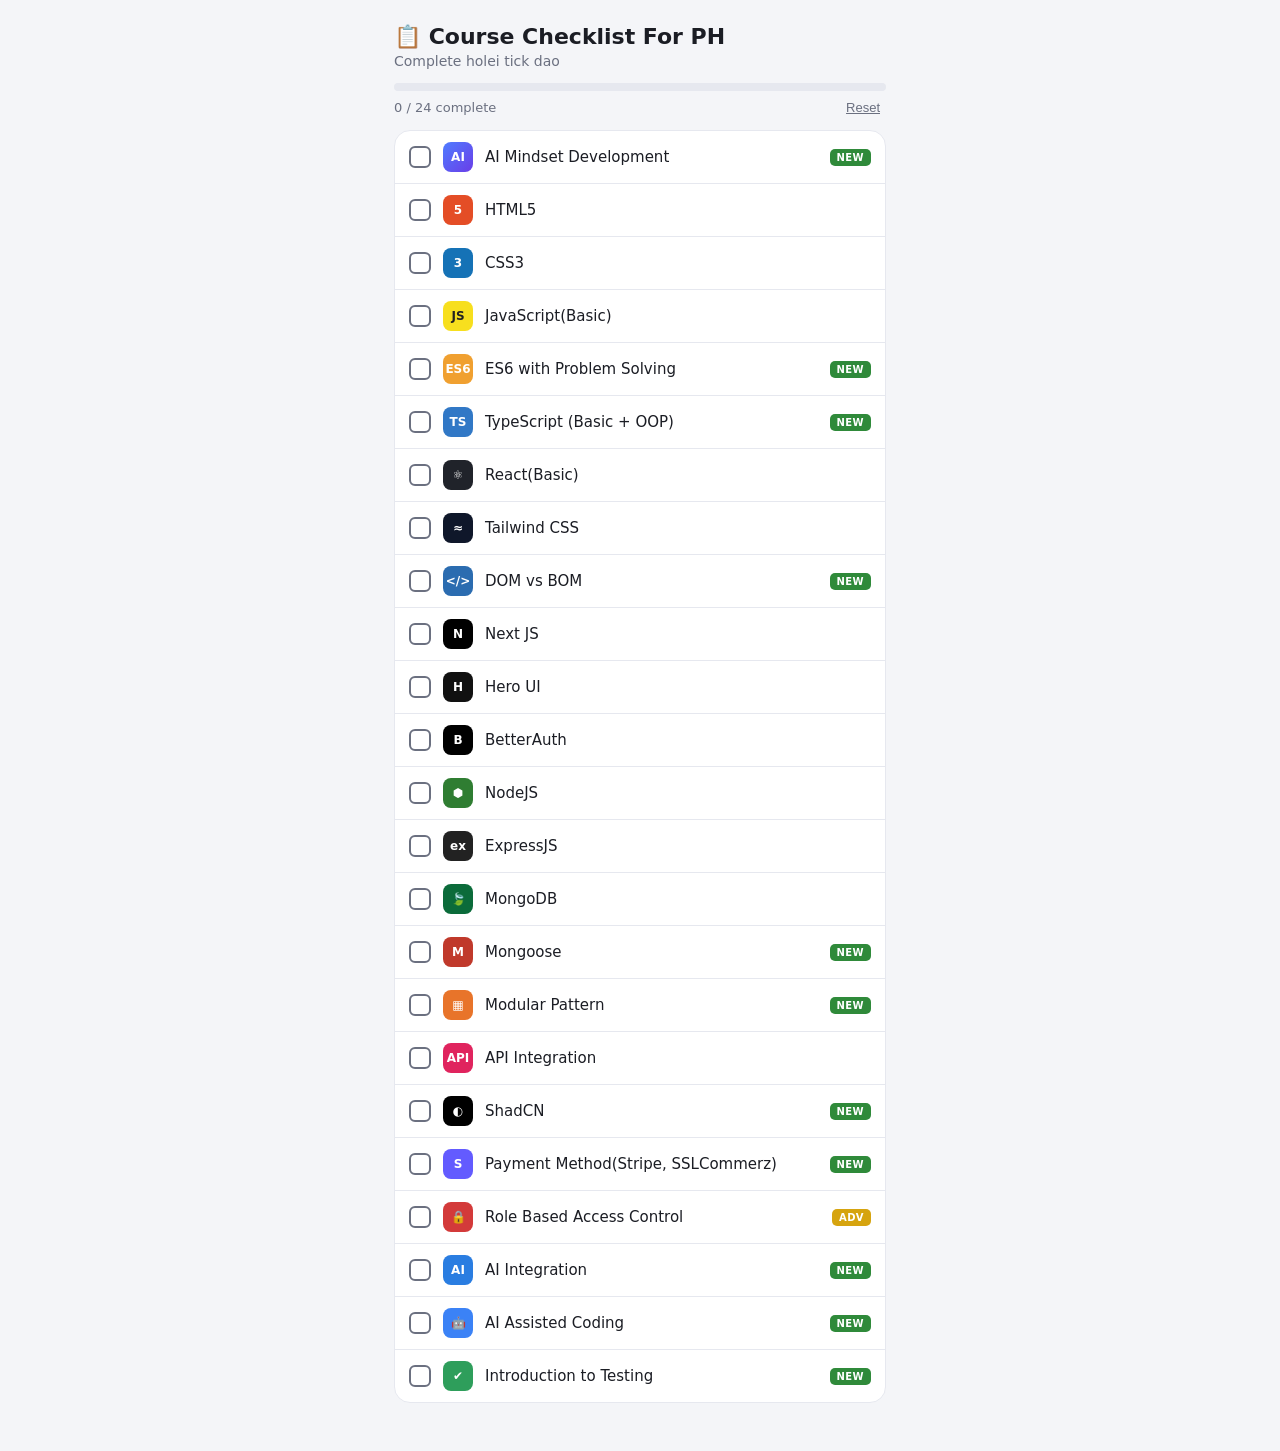
==== index.html @ f6b116ba "first commit" ====
<!DOCTYPE html>
<html lang="bn">
<head>
  <meta charset="UTF-8" />
  <meta name="viewport" content="width=device-width, initial-scale=1.0" />
  <meta name="description" content="Course checklist - tick off topics as you complete them." />
  <title>Programming Hero</title>
  <link rel="icon" href="data:image/svg+xml,<svg xmlns='http://www.w3.org/2000/svg' viewBox='0 0 100 100'><text y='.9em' font-size='90'>📋</text></svg>" />
  <link rel="stylesheet" href="style.css" />
</head>
<body>
  <main class="wrap">
    <h1>📋 Course Checklist For PH</h1>
    <p class="sub">Complete holei tick dao</p>

    <div class="bar"><div id="bar"></div></div>
    <div class="meta">
      <span id="count"></span>
      <button id="reset" type="button">Reset</button>
    </div>

    <div id="list" class="list"></div>
  </main>

  <script src="script.js"></script>
</body>
</html>
---- style.css ----
:root {
  --bg: #f4f5f8;
  --card: #ffffff;
  --text: #1b1d24;
  --muted: #6b7080;
  --border: #e6e8ef;
  --ok: #16a34a;
  --hover: #f8f9fc;
}

@media (prefers-color-scheme: dark) {
  :root {
    --bg: #12141a;
    --card: #1b1e27;
    --text: #eceef4;
    --muted: #9aa0b2;
    --border: #2a2e3a;
    --hover: #222632;
  }
}

* { box-sizing: border-box; }

body {
  margin: 0;
  background: var(--bg);
  color: var(--text);
  font-family: system-ui, -apple-system, "Segoe UI", Roboto, sans-serif;
}

.wrap { max-width: 520px; margin: 0 auto; padding: 24px 14px 48px; }
h1 { font-size: 22px; margin: 0 0 4px; }
.sub { color: var(--muted); font-size: 14px; margin: 0 0 14px; }

.bar { height: 8px; background: var(--border); border-radius: 99px; overflow: hidden; margin-bottom: 8px; }
#bar { height: 100%; width: 0; background: var(--ok); transition: width .3s ease; }

.meta { display: flex; justify-content: space-between; align-items: center; font-size: 13px; color: var(--muted); margin-bottom: 14px; }
#reset { background: none; border: 0; color: var(--muted); font-size: 13px; cursor: pointer; text-decoration: underline; }
#reset:hover { color: var(--text); }

.list { background: var(--card); border: 1px solid var(--border); border-radius: 16px; overflow: hidden; }

.row {
  display: flex; align-items: center; gap: 12px;
  padding: 11px 14px; border-bottom: 1px solid var(--border);
  cursor: pointer; user-select: none;
}
.row:last-child { border-bottom: 0; }
.row:hover { background: var(--hover); }

.chk {
  width: 22px; height: 22px; flex: none;
  border: 2px solid var(--muted); border-radius: 6px;
  display: flex; align-items: center; justify-content: center;
  color: #fff; font-size: 14px; font-weight: 700;
}
.row.done .chk { background: var(--ok); border-color: var(--ok); }

.ic {
  width: 30px; height: 30px; flex: none; border-radius: 8px;
  display: flex; align-items: center; justify-content: center;
  font-size: 12px; font-weight: 800; color: #fff;
}

.name { flex: 1; font-size: 15px; font-weight: 500; }
.row.done .name { text-decoration: line-through; color: var(--muted); }

.tag { font-size: 10px; font-weight: 800; color: #fff; padding: 3px 7px; border-radius: 5px; letter-spacing: .4px; }
.tag.NEW { background: #2f8a3a; }
.tag.ADV { background: #d6a40f; }
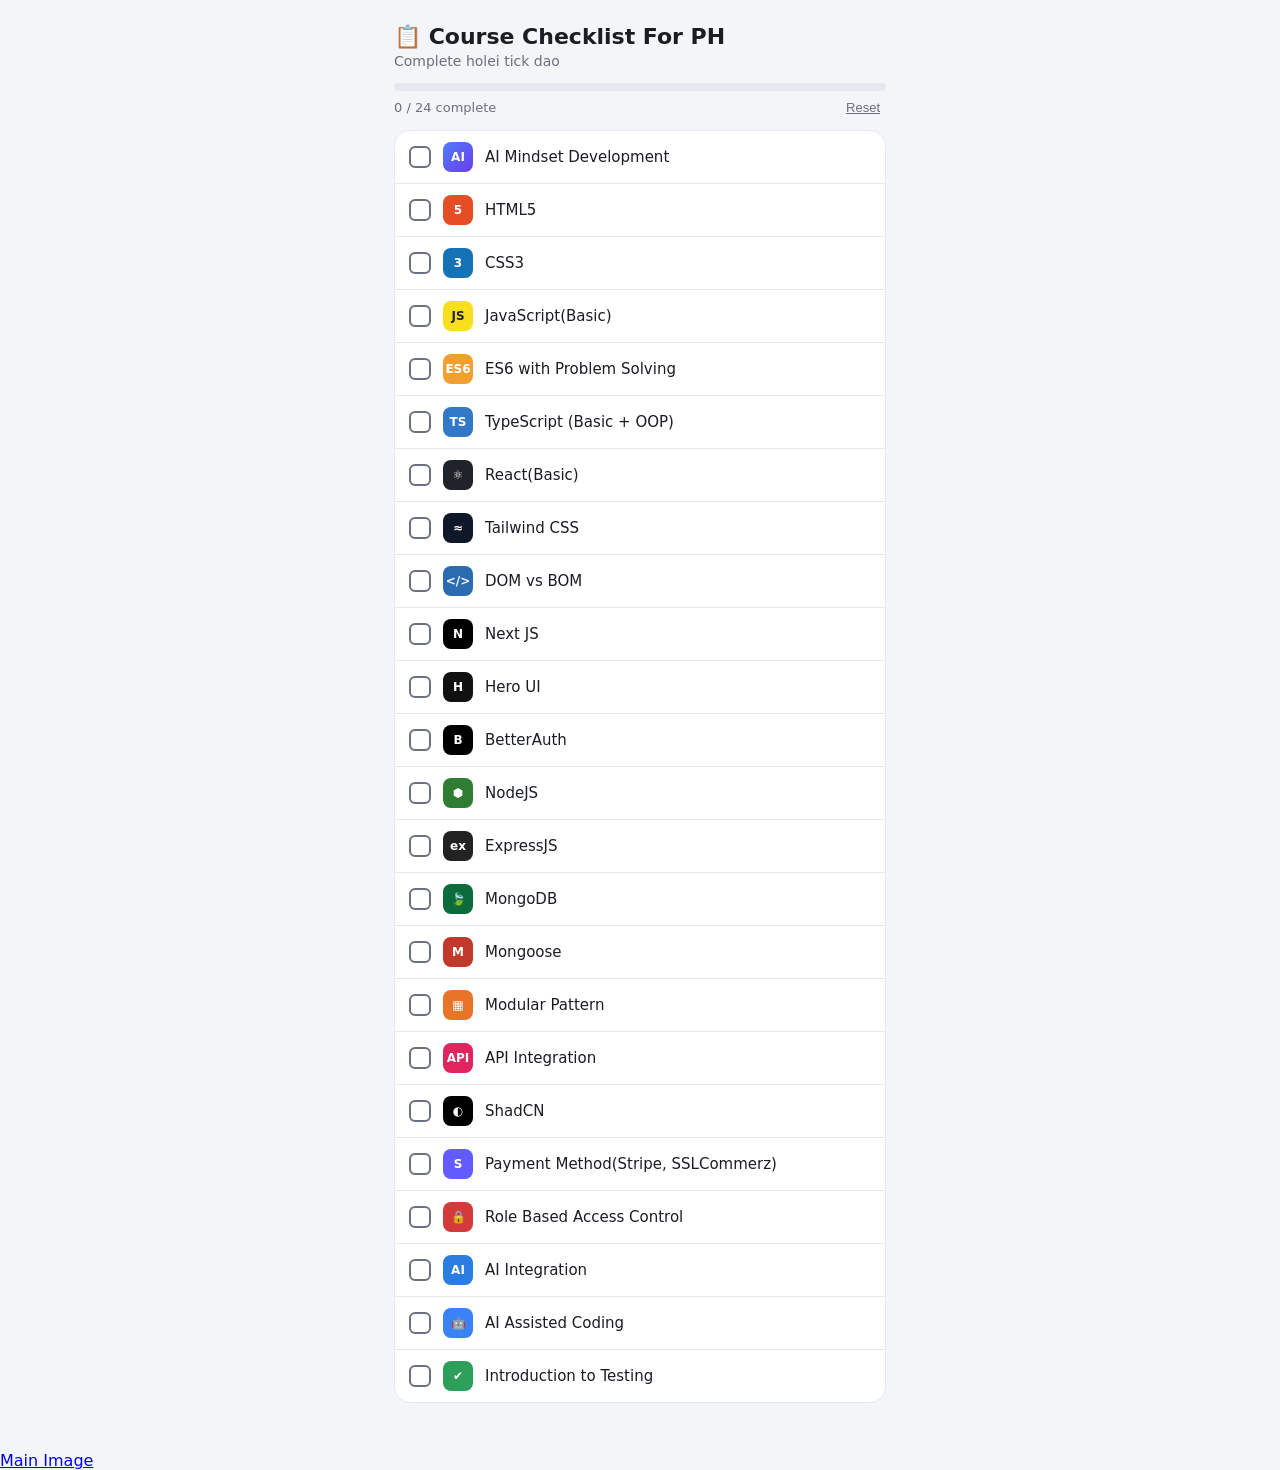
==== commit a98a2a3f: "color changed" ====
--- a/index.html
+++ b/index.html
@@ -4,7 +4,8 @@
   <meta charset="UTF-8" />
   <meta name="viewport" content="width=device-width, initial-scale=1.0" />
   <meta name="description" content="Course checklist - tick off topics as you complete them." />
-  <title>Programming Hero</title>
+  <title>Course Checklist</title>
+  <link rel="preconnect" href="https://fonts.googleapis.com" />
   <link rel="icon" href="data:image/svg+xml,<svg xmlns='http://www.w3.org/2000/svg' viewBox='0 0 100 100'><text y='.9em' font-size='90'>📋</text></svg>" />
   <link rel="stylesheet" href="style.css" />
 </head>
@@ -23,5 +24,6 @@
   </main>
 
   <script src="script.js"></script>
+  <a class="main-image" href="./main-image.jpeg" target="_blank">Main Image</a>
 </body>
 </html>
